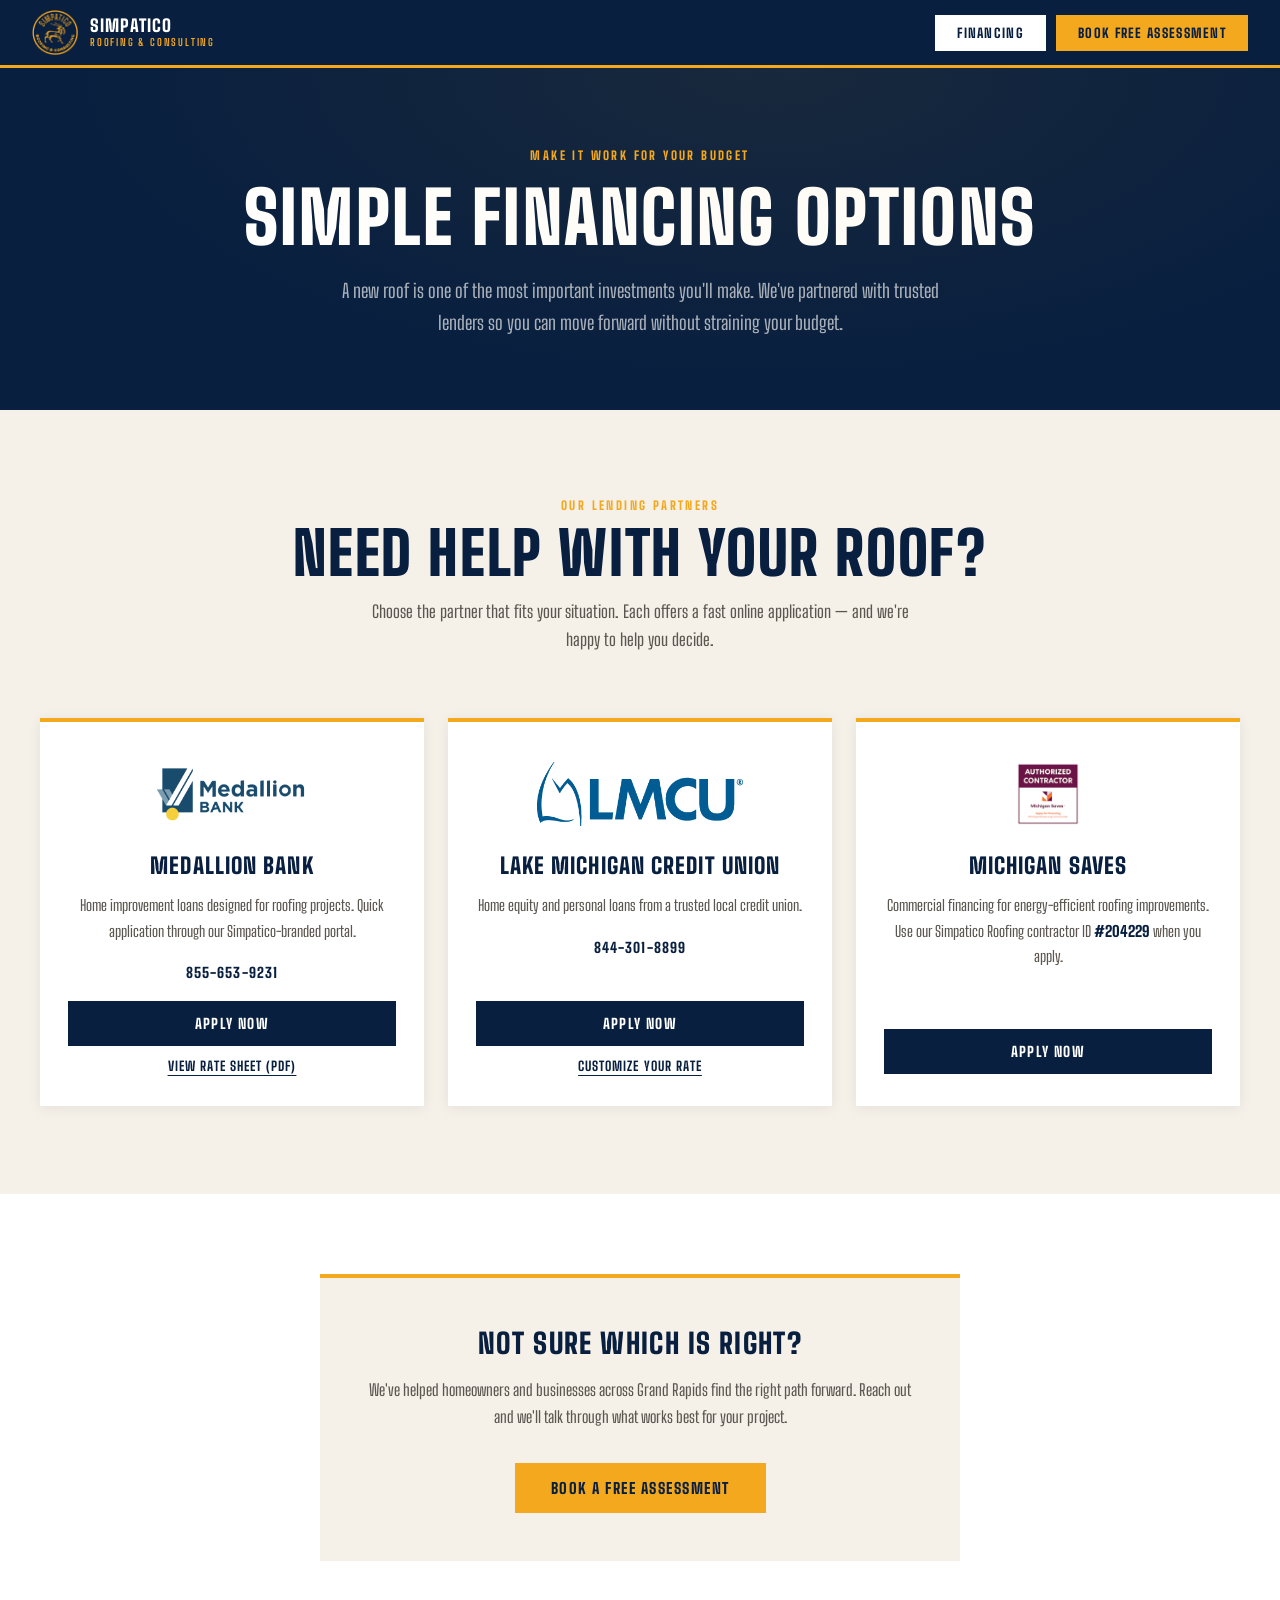
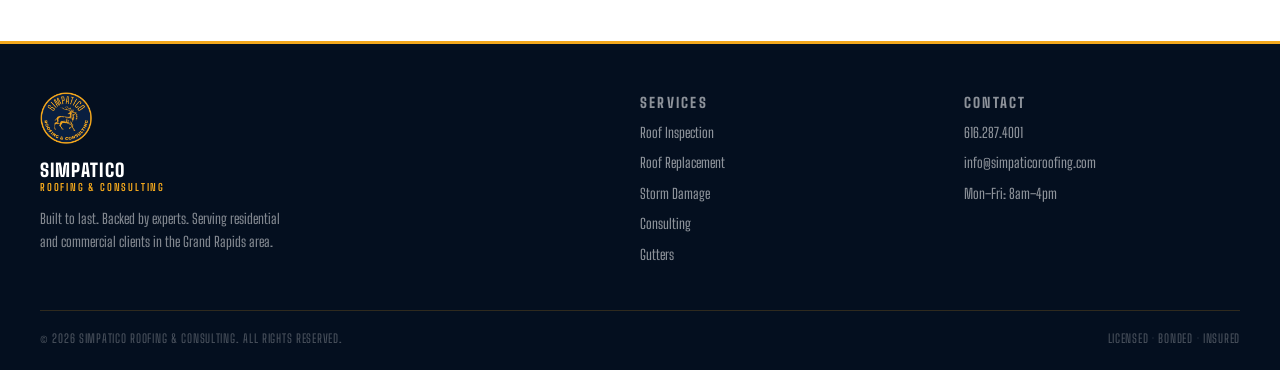
==== financing.html @ cf97f133 "Remove Pages section from footer" ====
<!DOCTYPE html>
<html lang="en">
<head>
<meta charset="UTF-8">
<meta name="viewport" content="width=device-width, initial-scale=1.0">
<title>Financing — Simpatico Roofing & Consulting</title>
<meta name="description" content="Flexible financing options for your roofing project. Trusted lending partners for residential and commercial roofing in Grand Rapids, MI.">
<link rel="stylesheet" href="styles.css">
<style>
.page-hero {
  background: var(--navy);
  padding: 80px 32px 72px;
  text-align: center;
  position: relative; overflow: hidden;
}
.page-hero::before {
  content: '';
  position: absolute; inset: 0;
  background: radial-gradient(ellipse at 60% 0%, rgba(243,168,29,0.07) 0%, transparent 65%);
  pointer-events: none;
}
.page-hero-eyebrow {
  font-weight: 800; font-size: 12px; letter-spacing: 0.20em; text-transform: uppercase;
  color: var(--gold); margin-bottom: 20px;
}
.page-hero h1 {
  font-weight: 900; font-size: clamp(40px, 6vw, 72px);
  text-transform: uppercase; letter-spacing: 0.03em; line-height: 0.95;
  color: white; margin-bottom: 24px;
}
.page-hero p {
  font-size: clamp(16px, 2vw, 19px); font-weight: 400;
  color: rgba(255,255,255,0.65); line-height: 1.65;
  max-width: 620px; margin: 0 auto;
}

/* ── PARTNERS ── */
.partners {
  background: var(--off-white);
  padding: 88px 32px;
}
.partners-grid {
  display: grid;
  grid-template-columns: repeat(auto-fit, minmax(280px, 1fr));
  gap: 24px;
  max-width: 1200px; margin: 0 auto;
}
.partner-card {
  background: white;
  border-top: 4px solid var(--gold);
  padding: 36px 28px 32px;
  display: flex; flex-direction: column;
  box-shadow: 0 2px 12px rgba(8,31,63,0.07);
  transition: box-shadow 200ms ease-out, transform 200ms ease-out;
}
.partner-card:hover {
  box-shadow: 0 8px 32px rgba(8,31,63,0.14);
  transform: translateY(-3px);
}
.partner-logo {
  height: 72px;
  display: flex; align-items: center; justify-content: center;
  margin-bottom: 22px;
}
.partner-logo img {
  max-height: 64px; max-width: 100%;
  width: auto; object-fit: contain;
}
.partner-name {
  font-weight: 900; font-size: 22px; text-transform: uppercase;
  letter-spacing: 0.05em; color: var(--navy); margin-bottom: 14px;
  text-align: center;
}
.partner-desc {
  font-size: 15px; font-weight: 400; color: var(--gray);
  line-height: 1.70; margin-bottom: 20px; text-align: center;
}
.partner-desc strong { color: var(--navy); font-weight: 800; }
.partner-phone {
  font-weight: 800; font-size: 14px; letter-spacing: 0.08em;
  text-transform: uppercase; color: var(--navy);
  text-align: center; margin-bottom: 20px;
  text-decoration: none; display: block;
}
.partner-phone:hover { color: var(--gold-dark); }
.partner-actions {
  margin-top: auto;
  display: flex; flex-direction: column; gap: 12px; align-items: center;
}
.partner-cta {
  font-family: 'Big Shoulders Text', sans-serif;
  font-weight: 800; font-size: 14px; letter-spacing: 0.10em; text-transform: uppercase;
  background: var(--navy); color: white;
  padding: 14px 28px; text-decoration: none;
  display: inline-block; width: 100%; text-align: center;
  transition: background 150ms ease-out;
}
.partner-cta:hover { background: var(--navy-dark); }
.partner-link {
  font-weight: 700; font-size: 13px; letter-spacing: 0.08em;
  text-transform: uppercase; color: var(--navy);
  text-decoration: underline; text-underline-offset: 4px;
}
.partner-link:hover { color: var(--gold-dark); }

/* ── CLOSING CTA ── */
.financing-cta {
  background: white;
  padding: 80px 32px;
  text-align: center;
}
.financing-cta-box {
  max-width: 640px; margin: 0 auto;
  background: var(--off-white);
  border-top: 4px solid var(--gold);
  padding: 48px 40px;
}
.financing-cta-box h2 {
  font-weight: 900; font-size: 28px; text-transform: uppercase;
  letter-spacing: 0.05em; color: var(--navy); margin-bottom: 16px;
}
.financing-cta-box p {
  font-size: 16px; color: var(--gray); line-height: 1.70; margin-bottom: 32px;
}

@media (max-width: 680px) {
  .page-hero { padding: 60px 20px 56px; }
  .partners { padding: 60px 20px; }
  .financing-cta { padding: 60px 20px; }
}
</style>
</head>
<body>

<!-- NAV -->
<nav>
  <a class="nav-brand" href="/">
    <img src="assets/simpatico_circle_logo_navy_cropped.png" alt="Simpatico Roofing">
    <div class="nav-brand-text">
      <span class="nav-brand-name">Simpatico</span>
      <span class="nav-brand-sub">Roofing & Consulting</span>
    </div>
  </a>
  <div class="nav-cta-group">
    <a class="nav-cta-secondary" href="financing.html" aria-current="page">Financing</a>
    <a class="nav-cta" href="https://book.simpaticoroofing.com">Book Free Assessment</a>
  </div>
</nav>

<!-- PAGE HERO -->
<section class="page-hero">
  <div class="page-hero-eyebrow">Make It Work For Your Budget</div>
  <h1>Simple Financing Options</h1>
  <p>A new roof is one of the most important investments you'll make. We've partnered with trusted lenders so you can move forward without straining your budget.</p>
</section>

<!-- PARTNERS -->
<section class="partners">
  <div class="section-header">
    <div class="section-eyebrow">Our Lending Partners</div>
    <div class="section-title">Need Help With Your Roof?</div>
    <p class="section-sub">Choose the partner that fits your situation. Each offers a fast online application — and we're happy to help you decide.</p>
  </div>
  <div class="partners-grid">

    <div class="partner-card">
      <div class="partner-logo">
        <img src="assets/New-MED_COLOR_Bound-Horizontal-Logo.png" alt="Medallion Bank">
      </div>
      <div class="partner-name">Medallion Bank</div>
      <p class="partner-desc">Home improvement loans designed for roofing projects. Quick application through our Simpatico-branded portal.</p>
      <a class="partner-phone" href="tel:8556539231">855-653-9231</a>
      <div class="partner-actions">
        <a class="partner-cta" href="https://apply.medallionbank.com/home-improvement/application/simpaticoroofing/landing" target="_blank" rel="noopener">Apply Now</a>
        <a class="partner-link" href="assets/Home_Improvement_Rate_Sheet_v1_20250529.01.pdf" target="_blank" rel="noopener">View Rate Sheet (PDF)</a>
      </div>
    </div>

    <div class="partner-card">
      <div class="partner-logo">
        <img src="assets/lmcu.png" alt="Lake Michigan Credit Union">
      </div>
      <div class="partner-name">Lake Michigan Credit Union</div>
      <p class="partner-desc">Home equity and personal loans from a trusted local credit union.</p>
      <a class="partner-phone" href="tel:8443018899">844-301-8899</a>
      <div class="partner-actions">
        <a class="partner-cta" href="https://homeequity.lmcu.org/" target="_blank" rel="noopener">Apply Now</a>
        <a class="partner-link" href="https://homeequity.lmcu.org/v2/home-equity/#101" target="_blank" rel="noopener">Customize Your Rate</a>
      </div>
    </div>

    <div class="partner-card">
      <div class="partner-logo">
        <img src="assets/MS-AuthorizedContractor-Badge-300px.webp" alt="Michigan Saves Authorized Contractor">
      </div>
      <div class="partner-name">Michigan Saves</div>
      <p class="partner-desc">Commercial financing for energy-efficient roofing improvements. Use our Simpatico Roofing contractor ID <strong>#204229</strong> when you apply.</p>
      <div class="partner-actions">
        <a class="partner-cta" href="https://michigansaves.defidirect.com/Application/MISAVES" target="_blank" rel="noopener">Apply Now</a>
      </div>
    </div>

  </div>
</section>

<!-- CLOSING CTA -->
<section class="financing-cta">
  <div class="financing-cta-box">
    <h2>Not Sure Which Is Right?</h2>
    <p>We've helped homeowners and businesses across Grand Rapids find the right path forward. Reach out and we'll talk through what works best for your project.</p>
    <a class="btn-primary" href="https://book.simpaticoroofing.com">Book a Free Assessment</a>
  </div>
</section>

<!-- FOOTER -->
<footer>
  <div class="footer-inner">
    <div class="footer-brand">
      <img src="assets/simpatico_circle_logo_navy_cropped.png" alt="Simpatico Roofing">
      <div class="footer-brand-name">Simpatico</div>
      <div class="footer-brand-sub">Roofing &amp; Consulting</div>
      <p>Built to last. Backed by experts. Serving residential and commercial clients in the Grand Rapids area.</p>
    </div>
    <div class="footer-col">
      <div class="footer-col-title">Services</div>
      <a href="https://book.simpaticoroofing.com">Roof Inspection</a>
      <a href="https://book.simpaticoroofing.com">Roof Replacement</a>
      <a href="https://book.simpaticoroofing.com">Storm Damage</a>
      <a href="https://book.simpaticoroofing.com">Consulting</a>
      <a href="https://book.simpaticoroofing.com">Gutters</a>
    </div>
    <div class="footer-col">
      <div class="footer-col-title">Contact</div>
      <div>616.287.4001</div>
      <div>info@simpaticoroofing.com</div>
      <div>Mon–Fri: 8am–4pm</div>
    </div>
  </div>
  <div class="footer-bottom">
    <div class="footer-copy">&copy; 2026 Simpatico Roofing &amp; Consulting. All Rights Reserved.</div>
    <div class="footer-copy">Licensed &middot; Bonded &middot; Insured</div>
  </div>
</footer>

</body>
</html>
---- styles.css ----
/* ============================================================
   SIMPATICO ROOFING & CONSULTING — Shared Styles
   ============================================================ */

@font-face {
  font-family: 'Big Shoulders Text';
  src: url('fonts/BigShoulders-VariableFont_opsz_wght.ttf') format('truetype');
  font-weight: 100 900;
  font-style: normal;
  font-display: swap;
}

/* ── RESET ── */
*, *::before, *::after { box-sizing: border-box; margin: 0; padding: 0; }

/* ── DESIGN TOKENS ── */
:root {
  --navy:      #081f3f;
  --navy-dark: #040f1f;
  --gold:      #f3a81d;
  --gold-dark: #c4850f;
  --off-white: #f5f0e8;
  --cream:     #ede7d9;
  --gray:      #5c5650;
  --gray-lt:   #a09890;
}

html { scroll-behavior: smooth; }

body {
  font-family: 'Big Shoulders Text', sans-serif;
  background: white;
  color: var(--navy);
  -webkit-font-smoothing: antialiased;
}

/* ── NAV ── */
nav {
  position: sticky; top: 0; z-index: 100;
  background: var(--navy);
  border-bottom: 3px solid var(--gold);
  padding: 0 32px;
  display: flex; align-items: center; justify-content: space-between;
  height: 68px;
}
.nav-brand { display: flex; align-items: center; gap: 12px; text-decoration: none; }
.nav-brand img { width: 46px; height: 46px; object-fit: contain; }
.nav-brand-text { display: flex; flex-direction: column; }
.nav-brand-name { font-weight: 900; font-size: 17px; letter-spacing: 0.06em; text-transform: uppercase; color: white; line-height: 1.1; }
.nav-brand-sub { font-weight: 600; font-size: 10px; letter-spacing: 0.18em; text-transform: uppercase; color: var(--gold); }
.nav-cta-group { display: flex; gap: 10px; align-items: center; flex-wrap: wrap; justify-content: flex-end; }
.nav-cta {
  font-family: 'Big Shoulders Text', sans-serif;
  font-weight: 800; font-size: 13px; letter-spacing: 0.10em; text-transform: uppercase;
  background: var(--gold); color: var(--navy);
  border: none; padding: 10px 22px; cursor: pointer;
  text-decoration: none; display: inline-block;
  transition: background 150ms ease-out;
}
.nav-cta:hover { background: var(--gold-dark); }
.nav-cta-secondary {
  font-family: 'Big Shoulders Text', sans-serif;
  font-weight: 800; font-size: 13px; letter-spacing: 0.10em; text-transform: uppercase;
  background: transparent; color: white;
  border: 2px solid rgba(255,255,255,0.35); padding: 8px 20px;
  text-decoration: none; display: inline-block;
  transition: background 150ms ease-out, color 150ms ease-out, border-color 150ms ease-out;
}
.nav-cta-secondary:hover,
.nav-cta-secondary[aria-current="page"] { background: white; color: var(--navy); border-color: white; }

/* ── BUTTONS ── */
.btn-primary {
  font-family: 'Big Shoulders Text', sans-serif;
  font-weight: 800; font-size: 15px; letter-spacing: 0.10em; text-transform: uppercase;
  background: var(--gold); color: var(--navy);
  border: none; padding: 16px 36px; cursor: pointer; text-decoration: none;
  display: inline-block; transition: background 150ms ease-out;
}
.btn-primary:hover { background: var(--gold-dark); }
.btn-ghost {
  font-family: 'Big Shoulders Text', sans-serif;
  font-weight: 800; font-size: 15px; letter-spacing: 0.10em; text-transform: uppercase;
  background: transparent; color: white;
  border: 2px solid rgba(255,255,255,0.35); padding: 14px 34px; cursor: pointer;
  text-decoration: none; display: inline-block; transition: border-color 150ms ease-out;
}
.btn-ghost:hover { border-color: rgba(255,255,255,0.70); }
.btn-navy {
  font-family: 'Big Shoulders Text', sans-serif;
  font-weight: 800; font-size: 16px; letter-spacing: 0.10em; text-transform: uppercase;
  background: var(--navy); color: white;
  border: none; padding: 18px 44px; cursor: pointer;
  text-decoration: none; display: inline-block;
  transition: background 150ms ease-out;
}
.btn-navy:hover { background: var(--navy-dark); }

/* ── SECTION COMMON ── */
.section-header { text-align: center; margin-bottom: 64px; }
.section-eyebrow {
  font-weight: 800; font-size: 12px; letter-spacing: 0.20em; text-transform: uppercase;
  color: var(--gold); margin-bottom: 12px;
}
.section-title {
  font-weight: 900; font-size: clamp(32px, 5vw, 60px);
  text-transform: uppercase; letter-spacing: 0.03em; line-height: 0.95;
  color: var(--navy);
}
.section-sub {
  font-size: 17px; font-weight: 400; color: var(--gray);
  max-width: 540px; margin: 16px auto 0; line-height: 1.65;
}

/* ── FOOTER ── */
footer {
  background: var(--navy-dark);
  border-top: 3px solid var(--gold);
  padding: 48px 32px 24px;
}
.footer-inner {
  max-width: 1200px; margin: 0 auto;
  display: flex; gap: 48px; flex-wrap: wrap; margin-bottom: 36px;
}
.footer-brand { flex: 2; min-width: 200px; }
.footer-brand img { width: 52px; height: 52px; margin-bottom: 12px; }
.footer-brand-name { font-weight: 900; font-size: 18px; letter-spacing: 0.06em; text-transform: uppercase; color: white; }
.footer-brand-sub { font-weight: 600; font-size: 10px; letter-spacing: 0.18em; text-transform: uppercase; color: var(--gold); margin-bottom: 14px; }
.footer-brand p { font-size: 14px; color: rgba(255,255,255,0.50); line-height: 1.65; max-width: 260px; }
.footer-col { flex: 1; min-width: 140px; }
.footer-col-title { font-weight: 800; font-size: 12px; letter-spacing: 0.16em; text-transform: uppercase; color: var(--gold); margin-bottom: 16px; }
.footer-col a, .footer-col div {
  display: block; font-size: 14px; color: rgba(255,255,255,0.55);
  text-decoration: none; margin-bottom: 8px; line-height: 1.6;
  transition: color 150ms;
}
.footer-col a:hover { color: white; }
.footer-bottom {
  max-width: 1200px; margin: 0 auto;
  border-top: 1px solid rgba(243,168,29,0.18);
  padding-top: 20px;
  display: flex; justify-content: space-between; align-items: center; flex-wrap: wrap; gap: 8px;
}
.footer-copy { font-size: 12px; letter-spacing: 0.06em; text-transform: uppercase; color: rgba(255,255,255,0.28); }

/* ── MOBILE ── */
@media (max-width: 680px) {
  nav {
    padding: 12px 16px;
    height: auto;
    flex-wrap: wrap;
    gap: 10px;
  }
  .nav-cta-group { width: 100%; flex-direction: column; align-items: stretch; gap: 8px; }
  .nav-cta-group a { text-align: center; }
  .footer-inner { gap: 28px; }
}
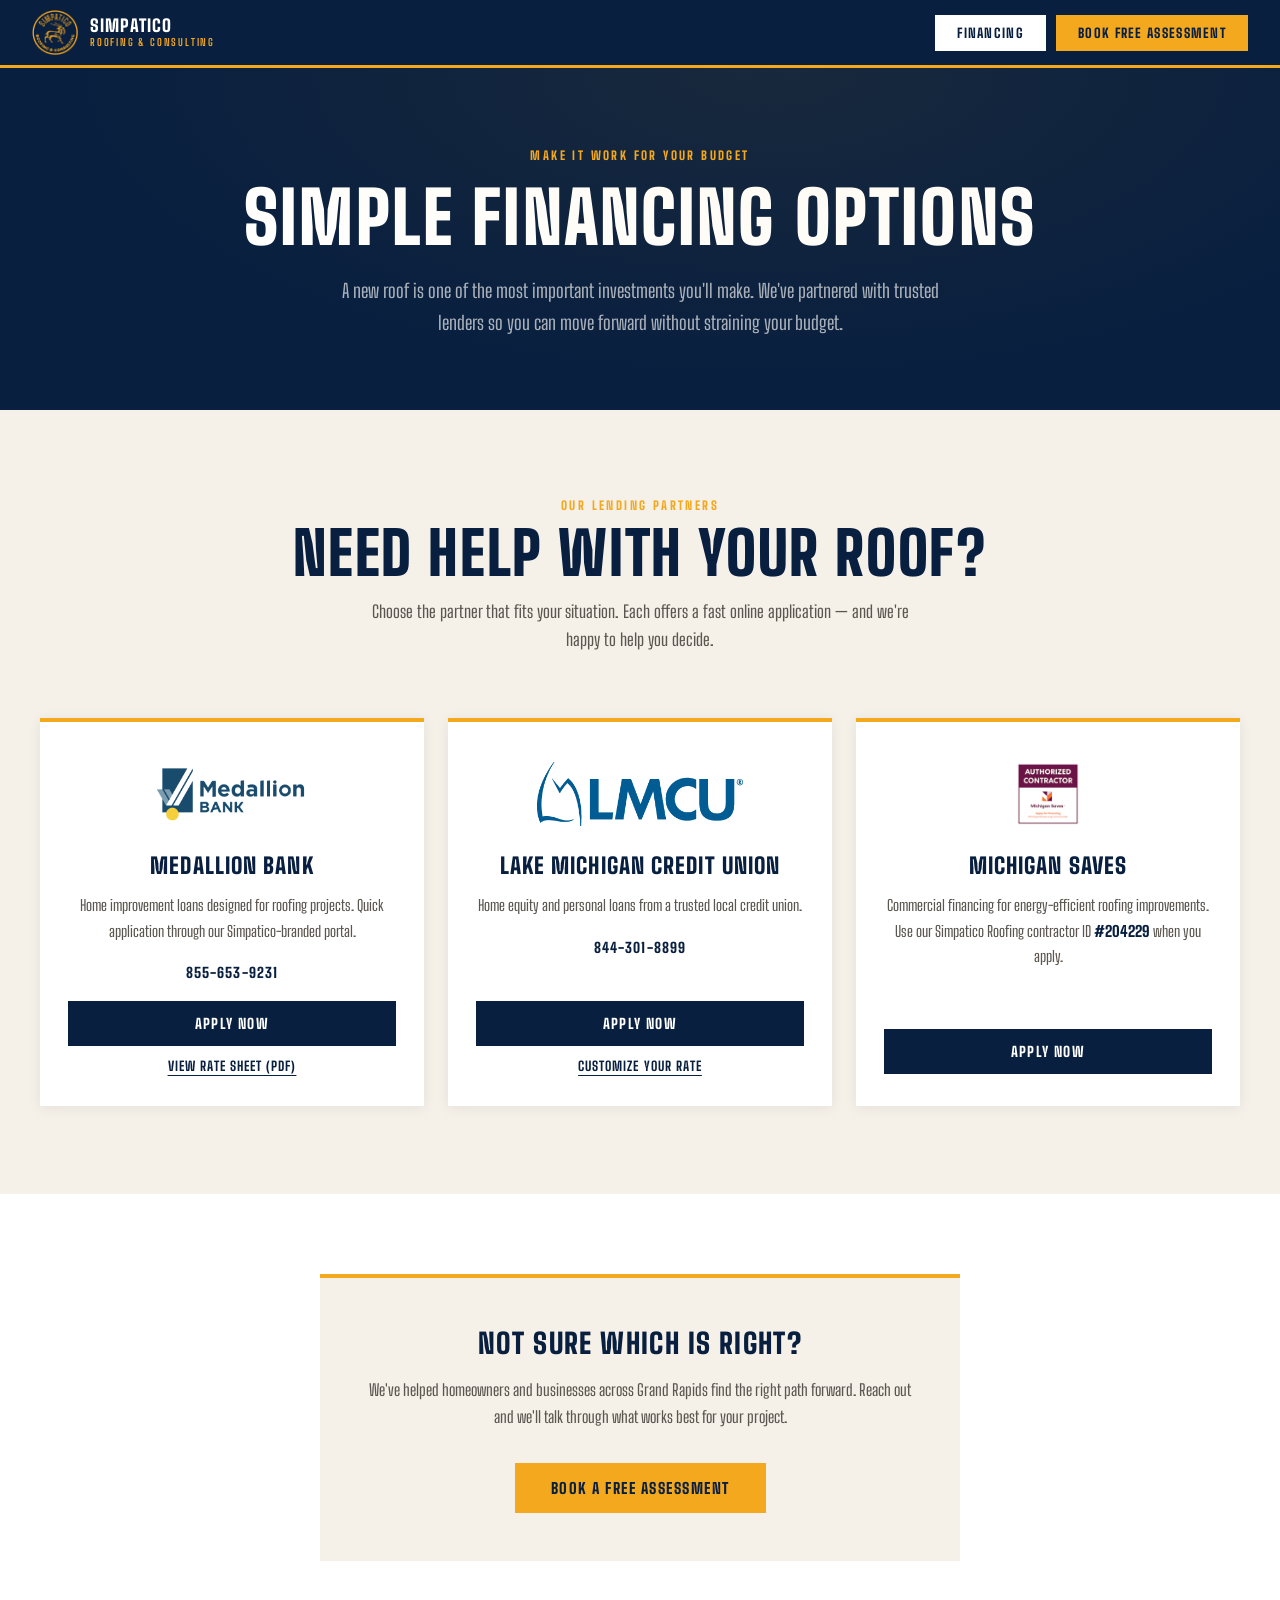
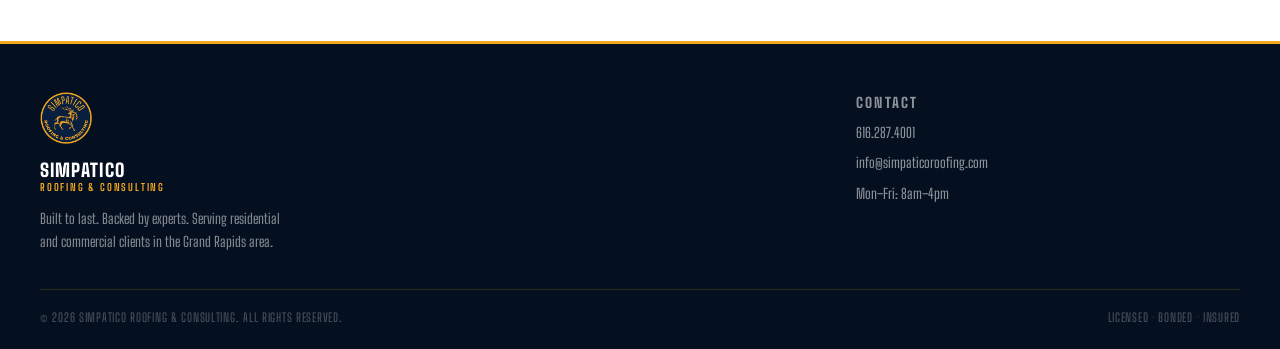
==== commit 44c47ff5: "Remove Services section from financing page footer" ====
--- a/financing.html
+++ b/financing.html
@@ -222,14 +222,6 @@
       <p>Built to last. Backed by experts. Serving residential and commercial clients in the Grand Rapids area.</p>
     </div>
     <div class="footer-col">
-      <div class="footer-col-title">Services</div>
-      <a href="https://book.simpaticoroofing.com">Roof Inspection</a>
-      <a href="https://book.simpaticoroofing.com">Roof Replacement</a>
-      <a href="https://book.simpaticoroofing.com">Storm Damage</a>
-      <a href="https://book.simpaticoroofing.com">Consulting</a>
-      <a href="https://book.simpaticoroofing.com">Gutters</a>
-    </div>
-    <div class="footer-col">
       <div class="footer-col-title">Contact</div>
       <div>616.287.4001</div>
       <div>info@simpaticoroofing.com</div>
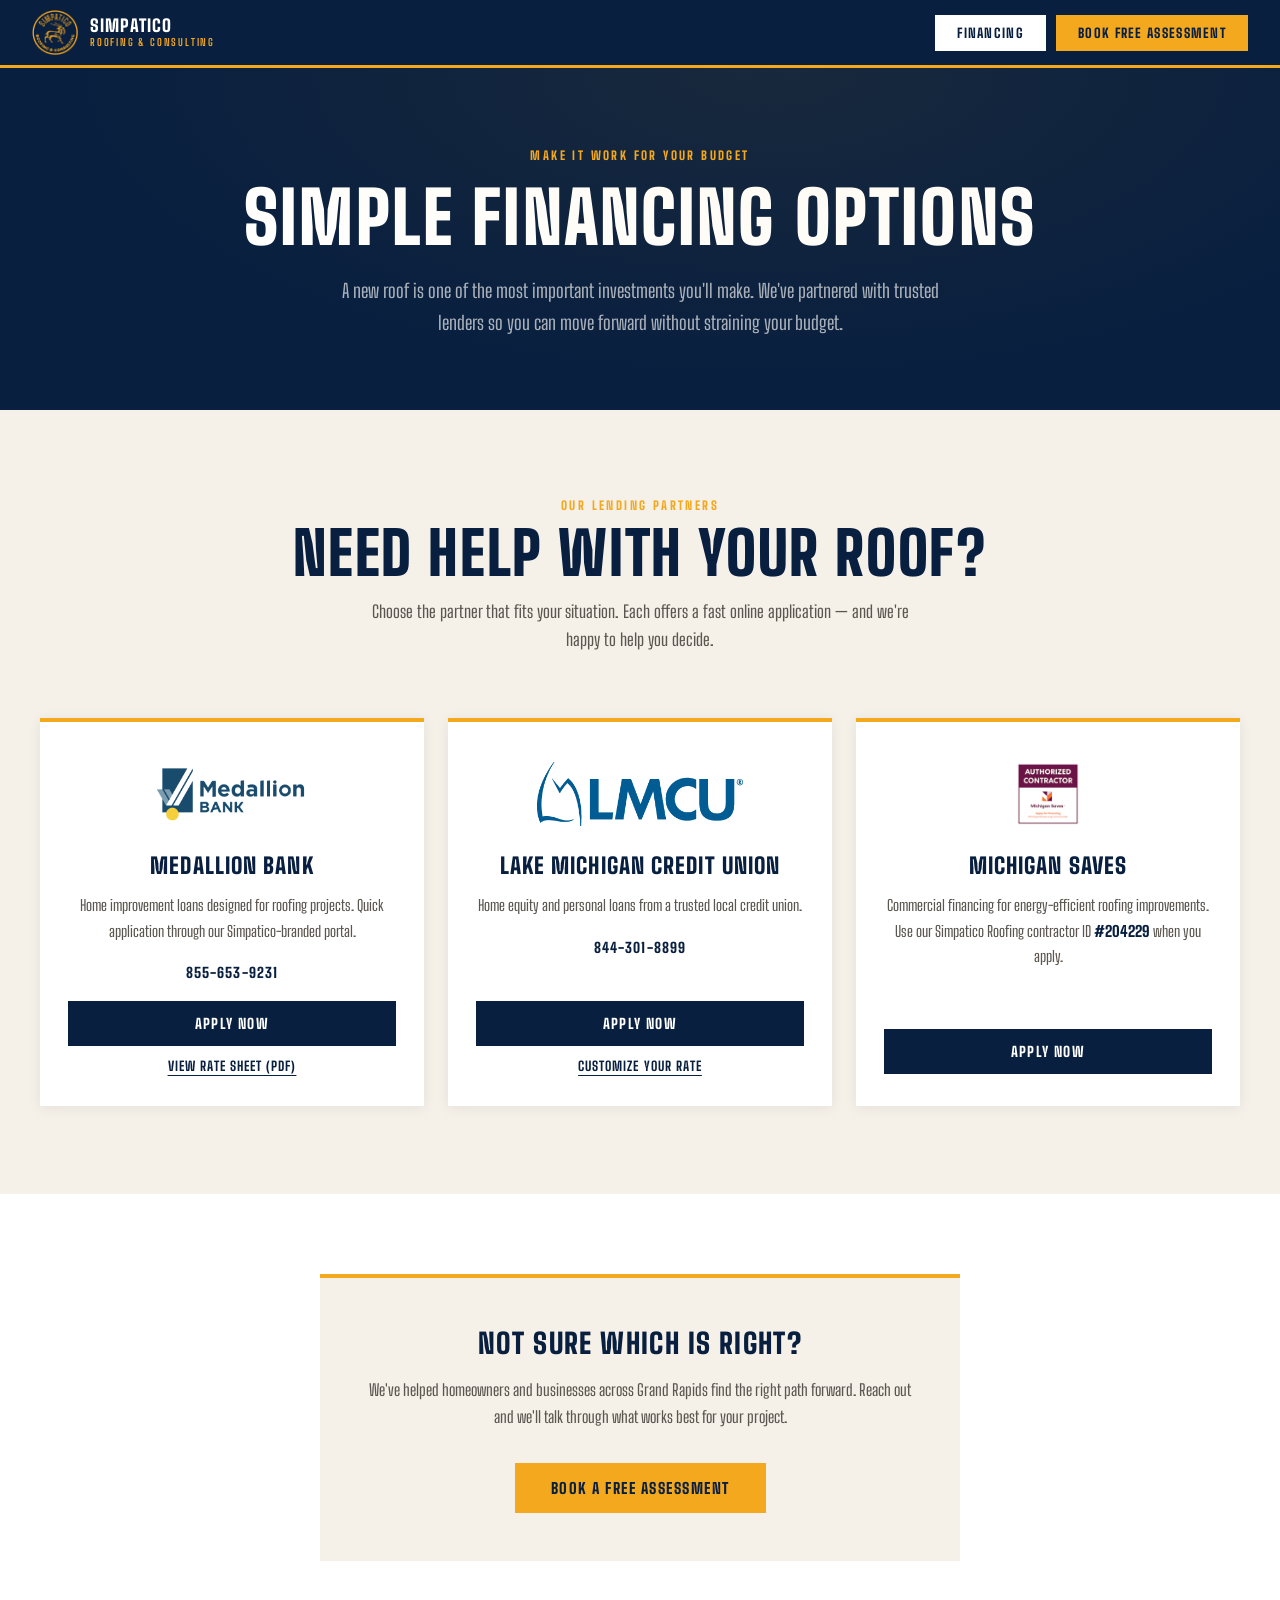
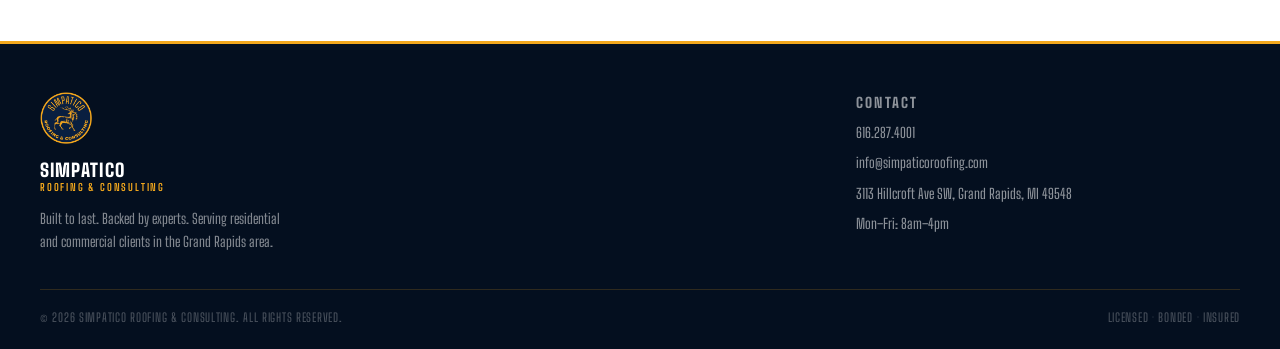
==== commit ddbdb515: "Add street address to footer contact" ====
--- a/financing.html
+++ b/financing.html
@@ -225,6 +225,7 @@
       <div class="footer-col-title">Contact</div>
       <div>616.287.4001</div>
       <div>info@simpaticoroofing.com</div>
+      <div>3113 Hillcroft Ave SW, Grand Rapids, MI 49548</div>
       <div>Mon–Fri: 8am–4pm</div>
     </div>
   </div>
--- a/styles.css
+++ b/styles.css
@@ -25,7 +25,7 @@
   --gray-lt:   #a09890;
 }
 
-html { scroll-behavior: smooth; }
+html { scroll-behavior: smooth; scroll-padding-top: 80px; }
 
 body {
   font-family: 'Big Shoulders Text', sans-serif;
@@ -145,6 +145,7 @@
 
 /* ── MOBILE ── */
 @media (max-width: 680px) {
+  html { scroll-padding-top: 200px; }
   nav {
     padding: 12px 16px;
     height: auto;
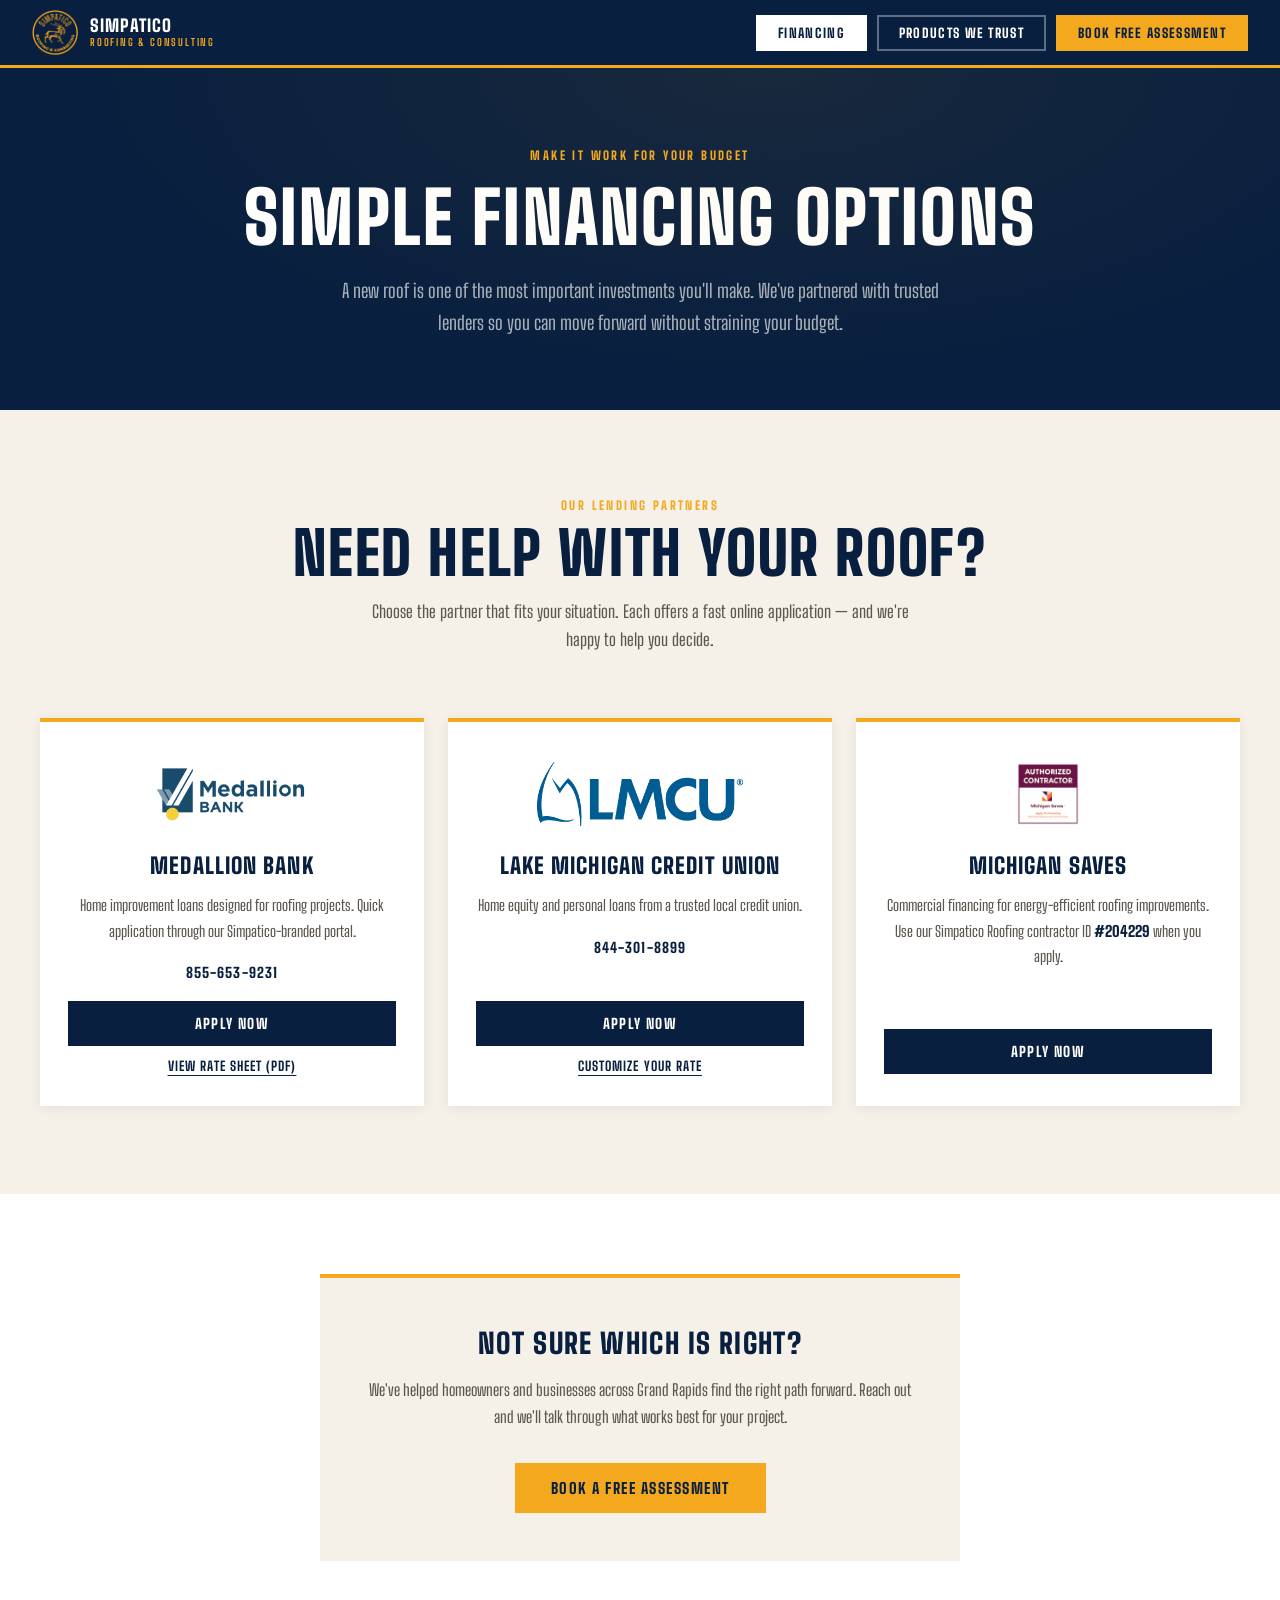
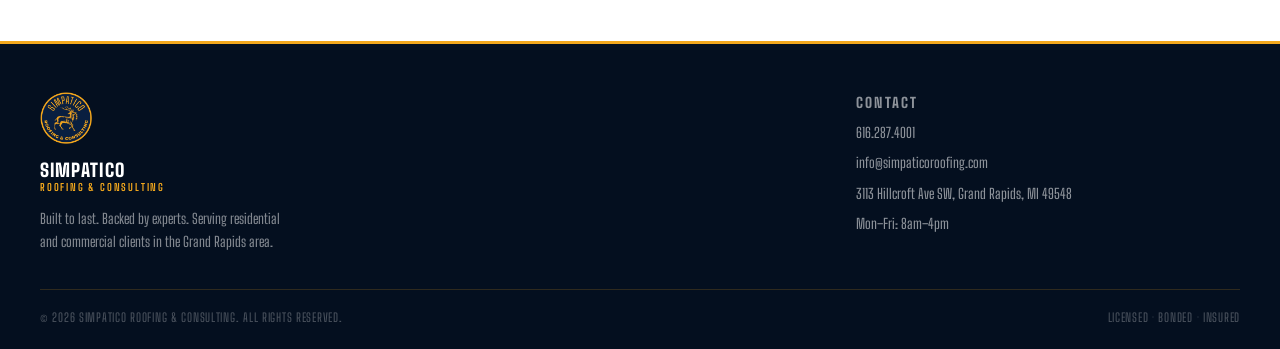
==== commit 6da4a8c3: "Add Products We Trust page with nav button Build out Products We Trust page using content from the l" ====
--- a/financing.html
+++ b/financing.html
@@ -143,6 +143,7 @@
   </a>
   <div class="nav-cta-group">
     <a class="nav-cta-secondary" href="financing.html" aria-current="page">Financing</a>
+    <a class="nav-cta-secondary" href="products-we-trust.html">Products We Trust</a>
     <a class="nav-cta" href="https://book.simpaticoroofing.com">Book Free Assessment</a>
   </div>
 </nav>
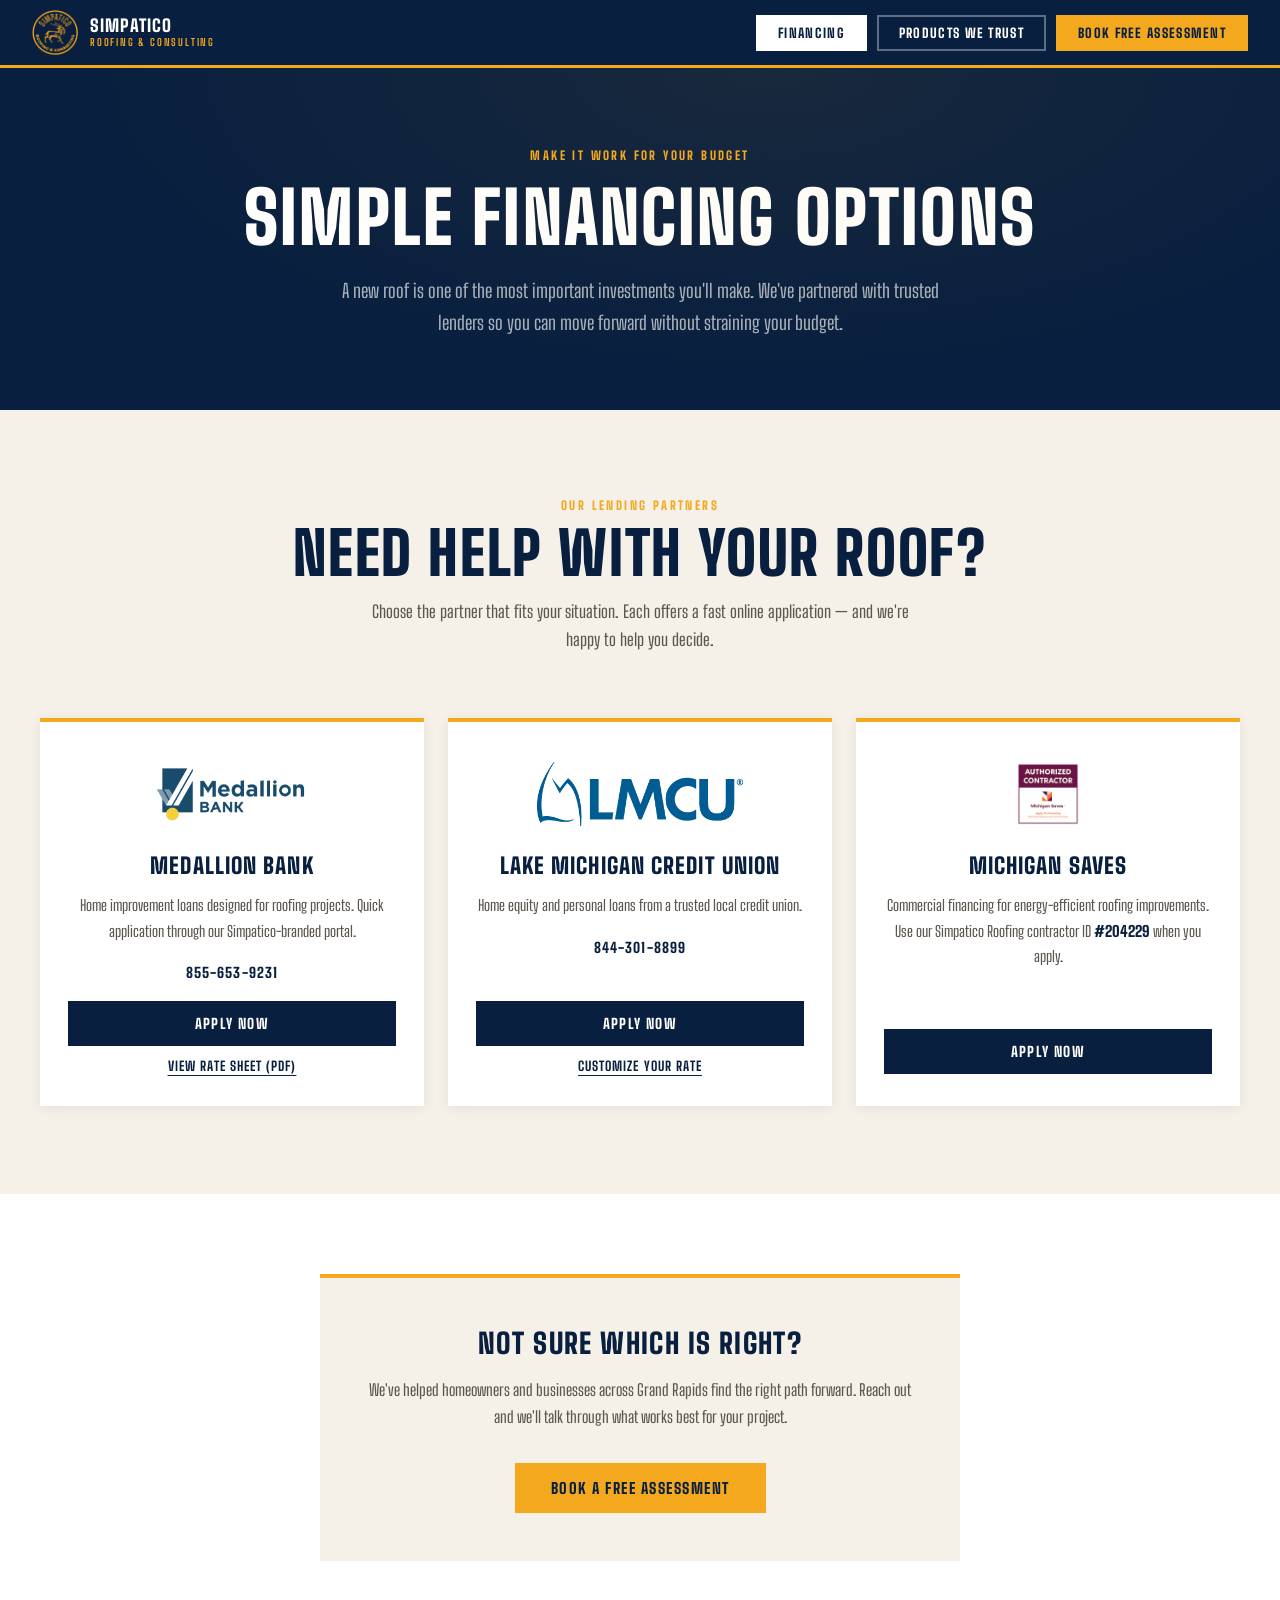
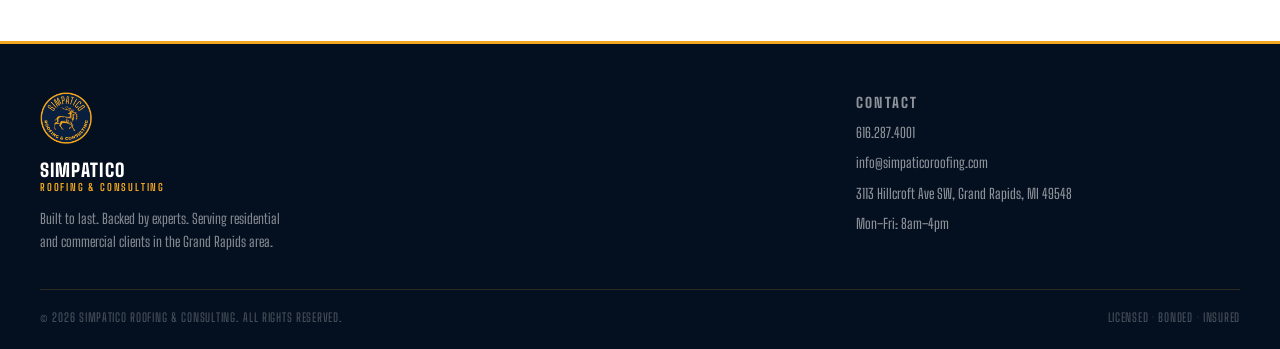
==== commit 4ca441fd: "Add SEO and AI-agent scaffolding - Canonical tags, OpenGraph, and Twitter Card meta on all three pag" ====
--- a/financing.html
+++ b/financing.html
@@ -3,8 +3,24 @@
 <head>
 <meta charset="UTF-8">
 <meta name="viewport" content="width=device-width, initial-scale=1.0">
-<title>Financing — Simpatico Roofing & Consulting</title>
-<meta name="description" content="Flexible financing options for your roofing project. Trusted lending partners for residential and commercial roofing in Grand Rapids, MI.">
+<title>Roofing Financing in Grand Rapids, MI | Simpatico Roofing</title>
+<meta name="description" content="Flexible roofing financing through Medallion Bank, Lake Michigan Credit Union, and Michigan Saves. Apply online for residential and commercial roofing in Grand Rapids, MI.">
+<link rel="canonical" href="https://simpaticoroofing.com/financing">
+
+<!-- Open Graph -->
+<meta property="og:type" content="website">
+<meta property="og:site_name" content="Simpatico Roofing & Consulting">
+<meta property="og:title" content="Roofing Financing in Grand Rapids, MI | Simpatico Roofing">
+<meta property="og:description" content="Flexible roofing financing through Medallion Bank, Lake Michigan Credit Union, and Michigan Saves.">
+<meta property="og:url" content="https://simpaticoroofing.com/financing">
+<meta property="og:image" content="https://simpaticoroofing.com/assets/og-image.jpg">
+
+<!-- Twitter -->
+<meta name="twitter:card" content="summary_large_image">
+<meta name="twitter:title" content="Roofing Financing in Grand Rapids, MI">
+<meta name="twitter:description" content="Flexible roofing financing through trusted lending partners.">
+<meta name="twitter:image" content="https://simpaticoroofing.com/assets/og-image.jpg">
+
 <link rel="stylesheet" href="styles.css">
 <style>
 .page-hero {
@@ -129,6 +145,21 @@
   .financing-cta { padding: 60px 20px; }
 }
 </style>
+
+<script type="application/ld+json">
+{
+  "@context": "https://schema.org",
+  "@type": "WebPage",
+  "name": "Roofing Financing in Grand Rapids, MI",
+  "url": "https://simpaticoroofing.com/financing",
+  "about": {"@id": "https://simpaticoroofing.com/#business"},
+  "isPartOf": {
+    "@type": "WebSite",
+    "name": "Simpatico Roofing & Consulting",
+    "url": "https://simpaticoroofing.com/"
+  }
+}
+</script>
 </head>
 <body>
 
@@ -231,10 +262,11 @@
     </div>
   </div>
   <div class="footer-bottom">
-    <div class="footer-copy">&copy; 2026 Simpatico Roofing &amp; Consulting. All Rights Reserved.</div>
+    <div class="footer-copy">&copy; <span id="copyright-year">2026</span> Simpatico Roofing &amp; Consulting. All Rights Reserved.</div>
     <div class="footer-copy">Licensed &middot; Bonded &middot; Insured</div>
   </div>
 </footer>
+<script>document.getElementById('copyright-year').textContent = new Date().getFullYear();</script>
 
 </body>
 </html>
--- a/styles.css
+++ b/styles.css
@@ -156,3 +156,51 @@
   .nav-cta-group a { text-align: center; }
   .footer-inner { gap: 28px; }
 }
+
+/* ── FAQ SECTION ── */
+.faq-section {
+  max-width: 720px;
+  margin: 4rem auto;
+  padding: 0 1.5rem;
+}
+.faq-section .eyebrow {
+  font-weight: 800;
+  font-size: 12px;
+  letter-spacing: 0.20em;
+  text-transform: uppercase;
+  color: var(--gold);
+  margin-bottom: 12px;
+  text-align: center;
+}
+.faq-section h2 {
+  font-weight: 900;
+  font-size: clamp(32px, 4vw, 44px);
+  text-transform: uppercase;
+  letter-spacing: 0.03em;
+  color: var(--navy);
+  text-align: center;
+  margin-bottom: 2rem;
+}
+.faq-section details {
+  border-bottom: 1px solid var(--cream);
+  padding: 1rem 0;
+}
+.faq-section summary {
+  cursor: pointer;
+  font-weight: 600;
+  color: var(--navy);
+  list-style: none;
+}
+.faq-section summary::-webkit-details-marker { display: none; }
+.faq-section summary::after {
+  content: "+";
+  float: right;
+  font-size: 1.25rem;
+  color: var(--gold);
+}
+.faq-section details[open] summary::after { content: "−"; }
+.faq-section details p {
+  margin-top: 0.75rem;
+  color: var(--gray);
+  line-height: 1.6;
+}
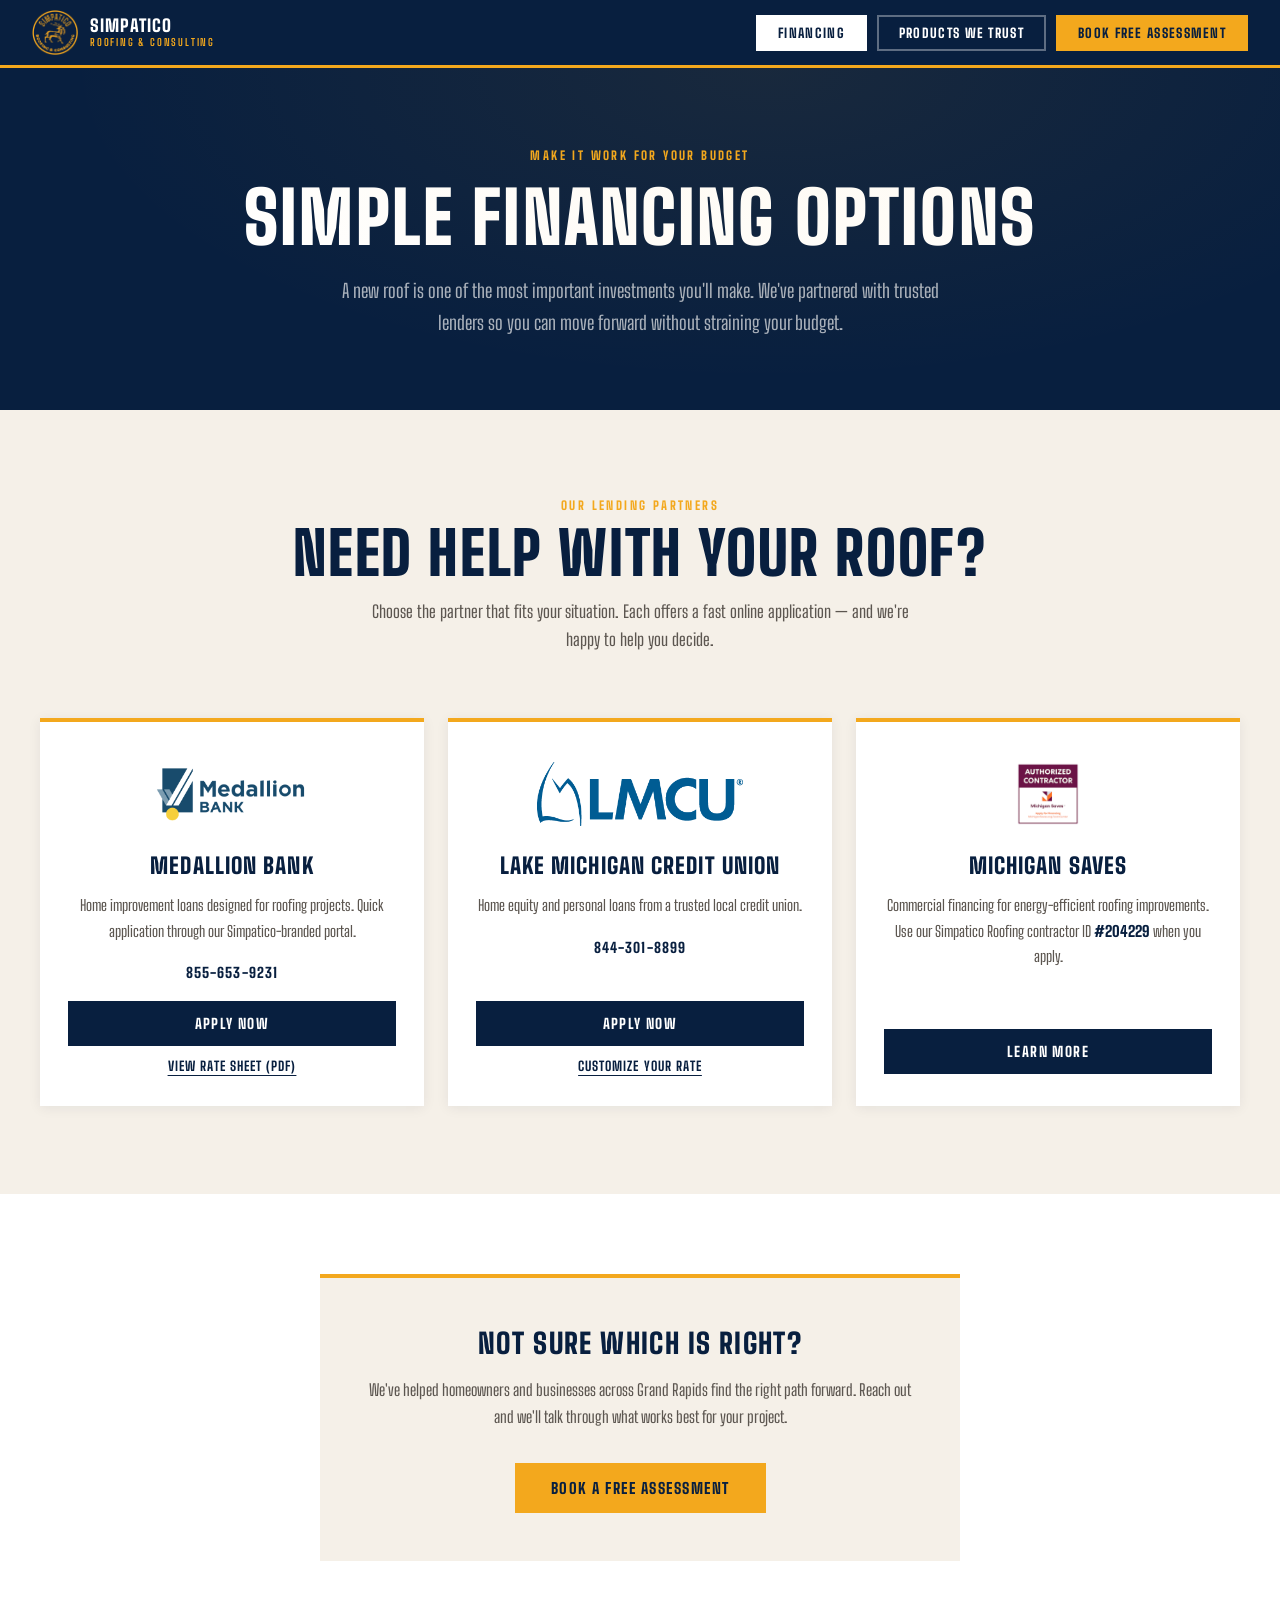
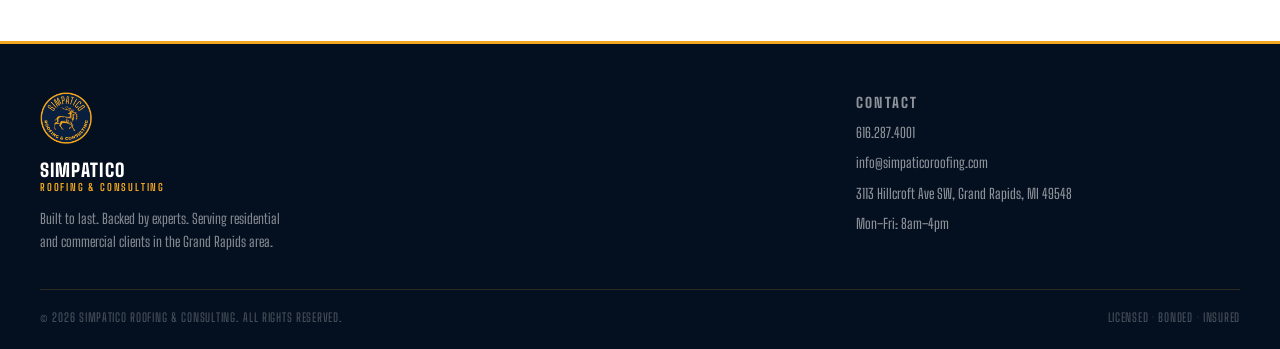
==== commit 5c3b67fb: "Add Michigan Saves landing page" ====
--- a/financing.html
+++ b/financing.html
@@ -13,13 +13,13 @@
 <meta property="og:title" content="Roofing Financing in Grand Rapids, MI | Simpatico Roofing">
 <meta property="og:description" content="Flexible roofing financing through Medallion Bank, Lake Michigan Credit Union, and Michigan Saves.">
 <meta property="og:url" content="https://simpaticoroofing.com/financing">
-<meta property="og:image" content="https://simpaticoroofing.com/assets/og-image.jpg">
+<meta property="og:image" content="https://simpaticoroofing.com/assets/og-image.png">
 
 <!-- Twitter -->
 <meta name="twitter:card" content="summary_large_image">
 <meta name="twitter:title" content="Roofing Financing in Grand Rapids, MI">
 <meta name="twitter:description" content="Flexible roofing financing through trusted lending partners.">
-<meta name="twitter:image" content="https://simpaticoroofing.com/assets/og-image.jpg">
+<meta name="twitter:image" content="https://simpaticoroofing.com/assets/og-image.png">
 
 <link rel="stylesheet" href="styles.css">
 <style>
@@ -228,7 +228,7 @@
       <div class="partner-name">Michigan Saves</div>
       <p class="partner-desc">Commercial financing for energy-efficient roofing improvements. Use our Simpatico Roofing contractor ID <strong>#204229</strong> when you apply.</p>
       <div class="partner-actions">
-        <a class="partner-cta" href="https://michigansaves.defidirect.com/Application/MISAVES" target="_blank" rel="noopener">Apply Now</a>
+        <a class="partner-cta" href="michigan-saves.html">Learn More</a>
       </div>
     </div>
 
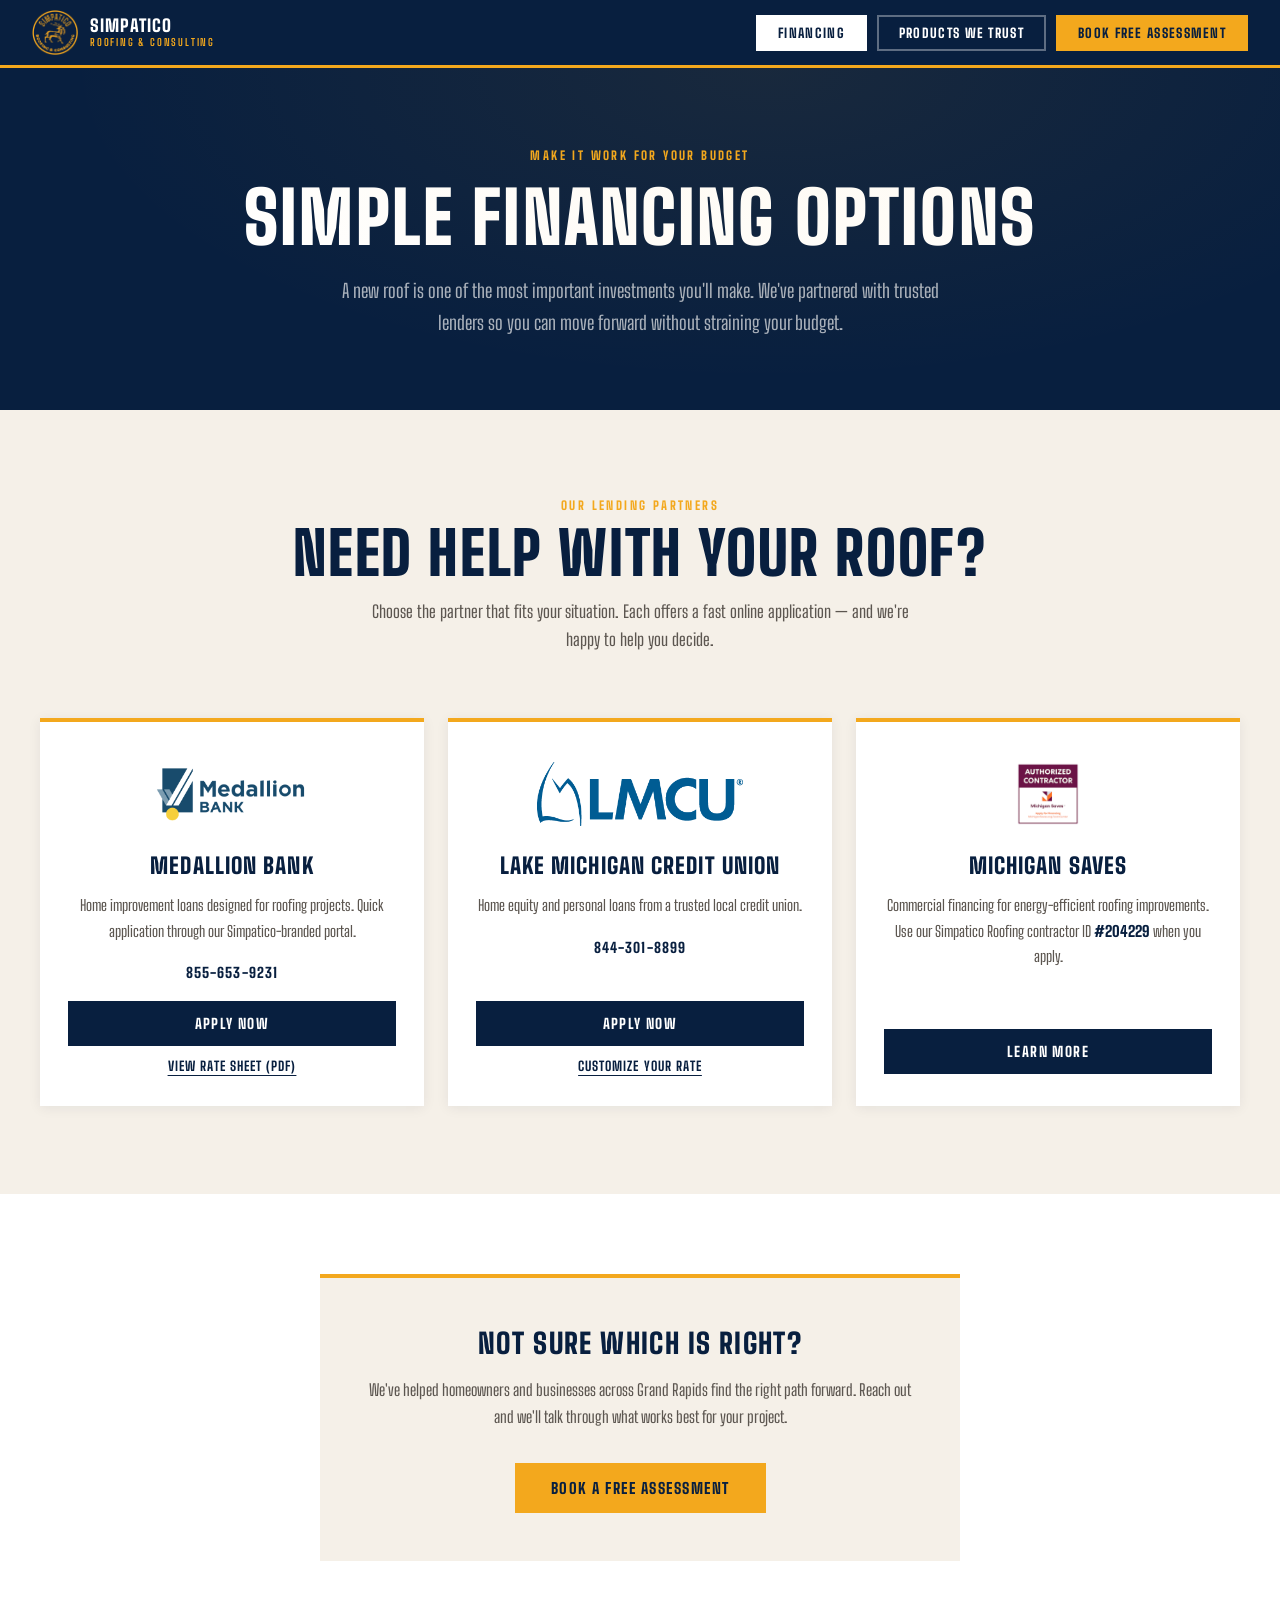
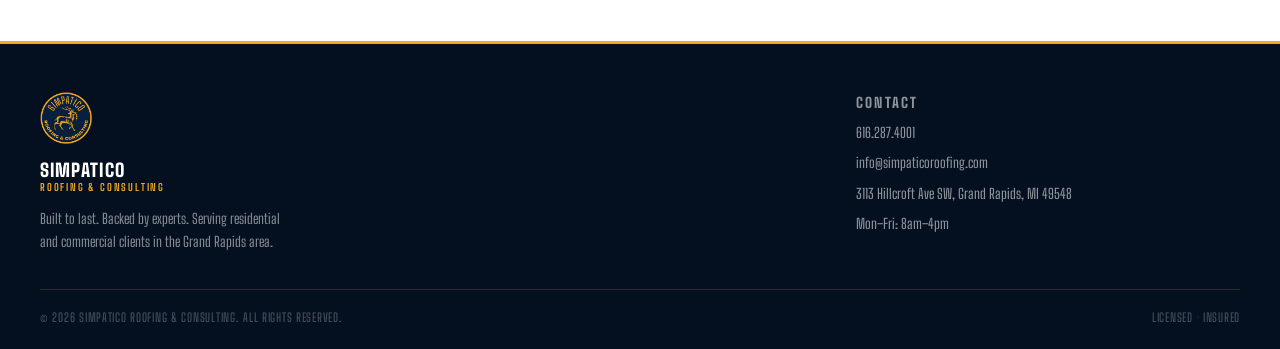
==== commit 48e78e31: "Remove 'bonded' language from site" ====
--- a/financing.html
+++ b/financing.html
@@ -263,7 +263,7 @@
   </div>
   <div class="footer-bottom">
     <div class="footer-copy">&copy; <span id="copyright-year">2026</span> Simpatico Roofing &amp; Consulting. All Rights Reserved.</div>
-    <div class="footer-copy">Licensed &middot; Bonded &middot; Insured</div>
+    <div class="footer-copy">Licensed &middot; Insured</div>
   </div>
 </footer>
 <script>document.getElementById('copyright-year').textContent = new Date().getFullYear();</script>
